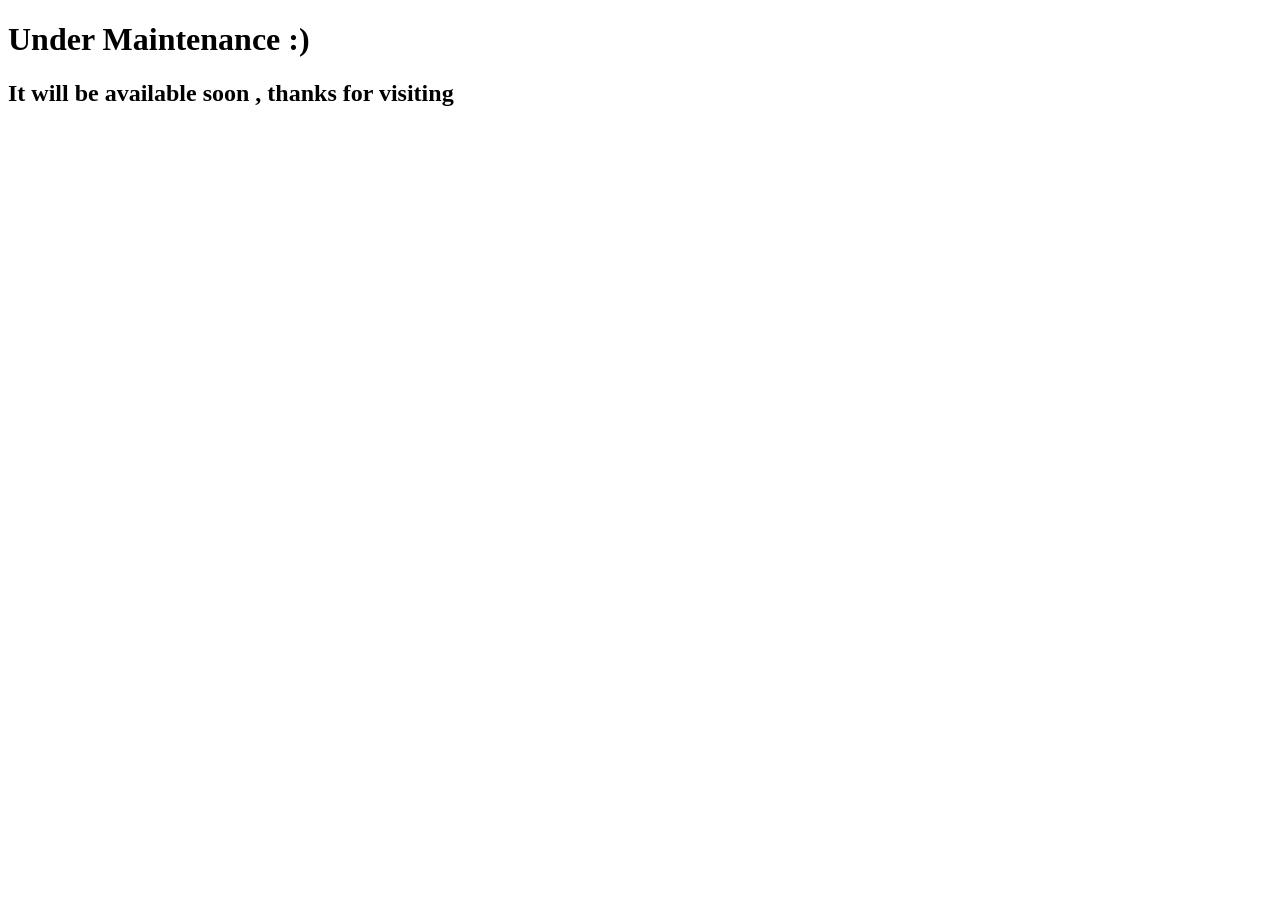
==== outreach.html @ a77523f8 "Add files via upload" ====
<!DOCTYPE html>
<html>
<head>
    <title>Outreach Programe</title>
</head>
<body>
    <h1>Under Maintenance :)</h1>
    <h2>It will be available soon , thanks for visiting</h2>

</body>
</html>
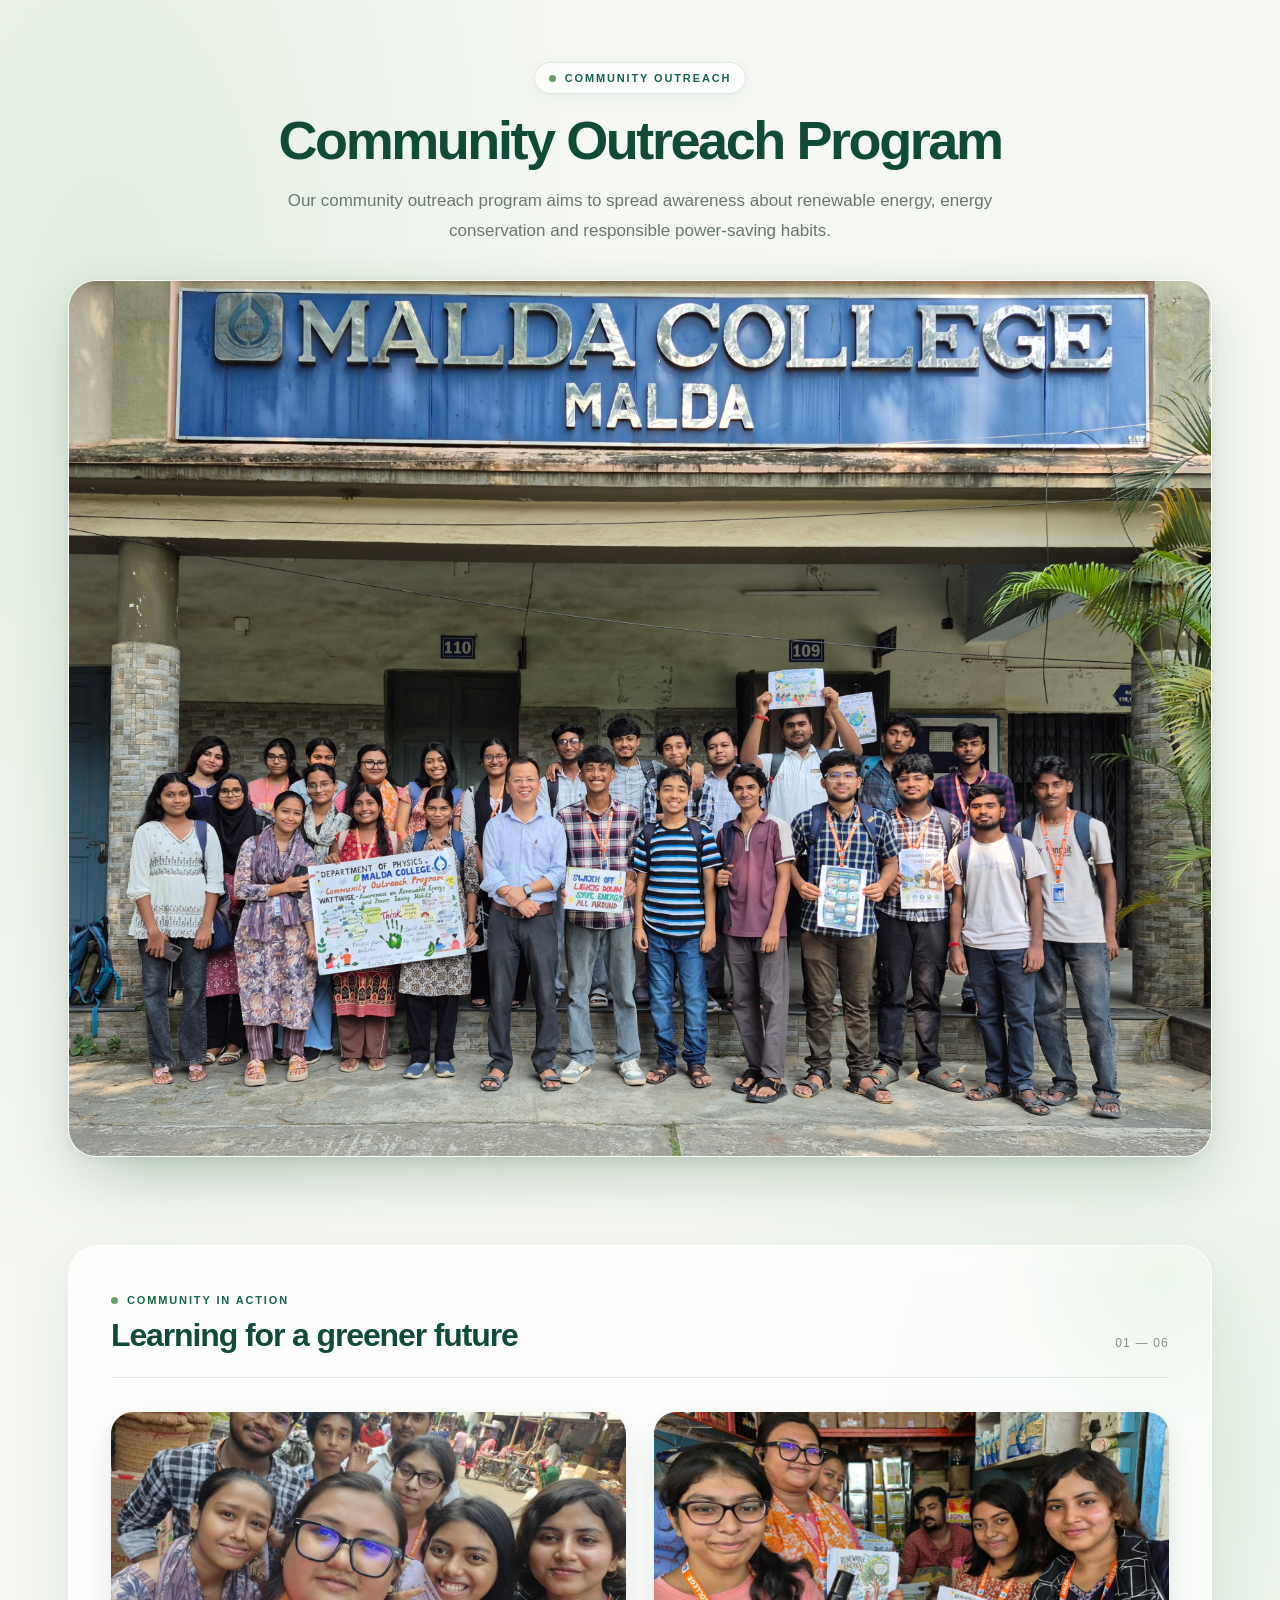
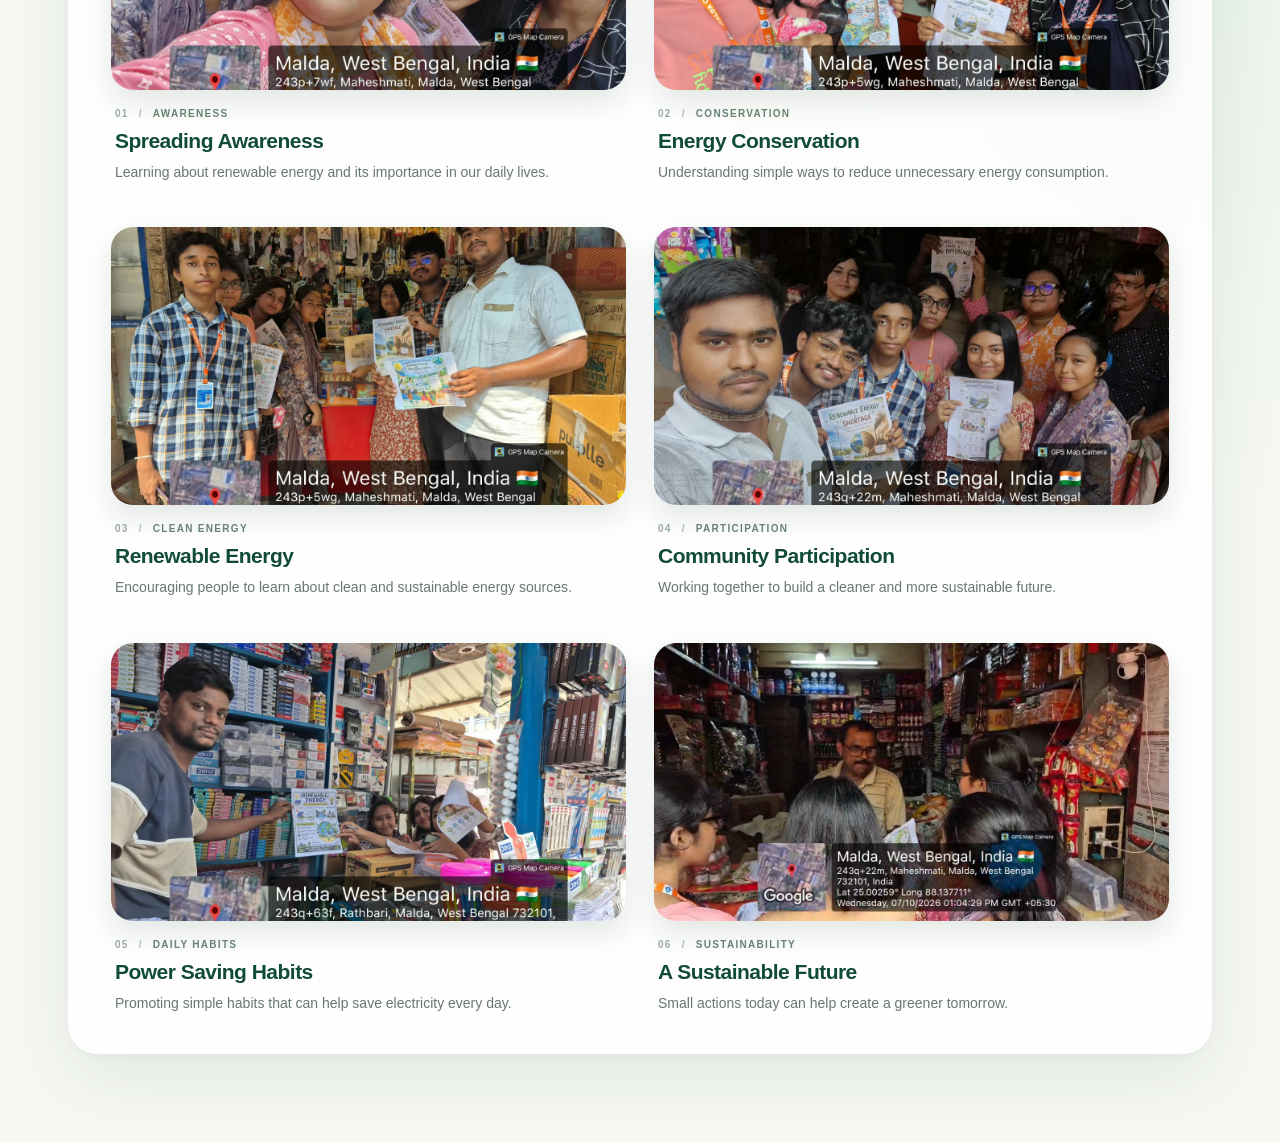
==== commit d3016e17: "Add files via upload" ====
--- a/outreach.html
+++ b/outreach.html
@@ -1,11 +1,544 @@
 <!DOCTYPE html>
-<html>
+<html lang="en">
 <head>
-    <title>Outreach Programe</title>
+    <meta charset="UTF-8">
+    <meta name="viewport" content="width=device-width, initial-scale=1.0">
+
+    <title>Community Outreach Program</title>
+
+    <style>
+        :root {
+            color-scheme: light;
+            --green: #176447;
+            --green-deep: #104b37;
+            --green-soft: #e7f1e9;
+            --ink: #20332b;
+            --muted: #68776f;
+            --line: rgba(30, 91, 64, 0.13);
+        }
+
+        * { box-sizing: border-box; margin: 0; padding: 0; }
+
+        body {
+            min-width: 320px;
+            overflow-x: hidden;
+            color: var(--ink);
+            font-family: Arial, "Helvetica Neue", sans-serif;
+            background:
+                radial-gradient(ellipse at 8% 12%, rgba(199, 224, 200, 0.42), transparent 31rem),
+                radial-gradient(ellipse at 94% 53%, rgba(218, 237, 220, 0.48), transparent 34rem),
+                #f6f8f3;
+        }
+
+        .outreach-page {
+            width: min(100%, 1200px);
+            margin: 0 auto;
+            padding: 62px 28px 88px;
+        }
+
+        .page-heading { max-width: 800px; margin: 0 auto 34px; text-align: center; }
+
+        .hero-badge, .section-kicker {
+            display: inline-flex;
+            align-items: center;
+            gap: 9px;
+            color: var(--green);
+            font-size: 11px;
+            font-weight: 700;
+            letter-spacing: 0.17em;
+            text-transform: uppercase;
+        }
+
+        .hero-badge {
+            margin-bottom: 17px;
+            padding: 9px 14px;
+            border: 1px solid rgba(28, 101, 69, 0.14);
+            border-radius: 999px;
+            background: rgba(255, 255, 255, 0.7);
+            box-shadow: 0 5px 18px rgba(28, 79, 55, 0.05);
+            backdrop-filter: blur(10px);
+        }
+
+        .hero-badge::before, .section-kicker::before {
+            width: 7px;
+            height: 7px;
+            border-radius: 50%;
+            background: #6a9c69;
+            content: "";
+        }
+
+        .page-title {
+            color: var(--green-deep);
+            font-size: clamp(34px, 5vw, 54px);
+            font-weight: 700;
+            letter-spacing: -0.045em;
+            line-height: 1.08;
+        }
+
+        .page-intro {
+            max-width: 710px;
+            margin: 17px auto 0;
+            color: var(--muted);
+            font-size: 17px;
+            line-height: 1.75;
+        }
+
+        .main-picture-box {
+            position: relative;
+            isolation: isolate;
+            width: 100%;
+            margin: 0 0 88px;
+        }
+
+        .main-picture-box::before {
+            position: absolute;
+            z-index: -1;
+            inset: 18px 4% -16px;
+            border-radius: 34px;
+            background: linear-gradient(110deg, rgba(73, 130, 84, 0.2), rgba(202, 225, 193, 0.36));
+            filter: blur(22px);
+            content: "";
+        }
+
+        .main-picture-box img {
+            display: block;
+            width: 100%;
+            height: auto;
+            border: 1px solid rgba(255, 255, 255, 0.8);
+            border-radius: 28px;
+            box-shadow: 0 22px 55px rgba(29, 67, 49, 0.16), 0 3px 10px rgba(29, 67, 49, 0.07);
+        }
+
+        .photo-animation-box {
+            position: relative;
+            overflow: hidden;
+            padding: 44px 42px 38px;
+            border: 1px solid rgba(255, 255, 255, 0.9);
+            border-radius: 30px;
+            background: rgba(255, 255, 255, 0.78);
+            box-shadow: 0 24px 70px rgba(36, 75, 54, 0.09), 0 3px 12px rgba(36, 75, 54, 0.04);
+            backdrop-filter: blur(14px);
+        }
+
+        .photo-animation-box::before {
+            position: absolute;
+            top: -150px;
+            right: -130px;
+            width: 360px;
+            height: 360px;
+            border-radius: 50%;
+            background: radial-gradient(circle, rgba(213, 234, 209, 0.34), transparent 70%);
+            pointer-events: none;
+            content: "";
+        }
+
+        .gallery-heading {
+            position: relative;
+            display: flex;
+            align-items: end;
+            justify-content: space-between;
+            gap: 24px;
+            margin-bottom: 34px;
+            padding-bottom: 23px;
+            border-bottom: 1px solid var(--line);
+        }
+
+        .gallery-heading h2 {
+            margin-top: 9px;
+            color: var(--green-deep);
+            font-size: clamp(24px, 3vw, 32px);
+            letter-spacing: -0.035em;
+        }
+
+        .gallery-count {
+            flex: 0 0 auto;
+            padding-bottom: 4px;
+            color: #839188;
+            font-size: 12px;
+            letter-spacing: 0.1em;
+        }
+
+        .photo-row {
+            position: relative;
+            display: grid;
+            grid-template-columns: repeat(2, minmax(0, 1fr));
+            gap: 28px;
+            margin-bottom: 43px;
+        }
+
+        .photo-row:last-child { margin-bottom: 0; }
+
+        .photo-card {
+            min-width: 0;
+            opacity: 0;
+            transition: opacity 780ms ease, transform 900ms cubic-bezier(0.2, 0.75, 0.25, 1);
+            will-change: opacity, transform;
+        }
+
+        .photo-card.left { transform: translateX(-72px) scale(0.985); }
+        .photo-card.right { transform: translateX(72px) scale(0.985); }
+        .photo-card.show { opacity: 1; transform: translateX(0) scale(1); }
+
+        .photo-image-wrap {
+            overflow: hidden;
+            border-radius: 22px;
+            background: var(--green-soft);
+            box-shadow: 0 12px 28px rgba(29, 66, 48, 0.12);
+        }
+
+        .photo-card img {
+            display: block;
+            width: 100%;
+            height: 278px;
+            object-fit: cover;
+            border-radius: 22px;
+            box-shadow: 0 12px 28px rgba(29, 66, 48, 0.12);
+            transition: transform 650ms cubic-bezier(0.2, 0.65, 0.3, 1);
+        }
+
+        @media (hover: hover) and (pointer: fine) {
+            .photo-card:hover img { transform: scale(1.035); }
+        }
+
+        .photo-text { padding: 18px 4px 0; }
+
+        .photo-meta {
+            display: flex;
+            align-items: center;
+            gap: 10px;
+            margin-bottom: 9px;
+            color: #668271;
+            font-size: 10px;
+            font-weight: 700;
+            letter-spacing: 0.13em;
+            text-transform: uppercase;
+        }
+
+        .photo-number { color: #9aaa9f; }
+        .photo-number::after { margin-left: 10px; color: #a9b9ad; content: "/"; }
+
+        .photo-text h3 {
+            margin-bottom: 7px;
+            color: var(--green-deep);
+            font-size: 21px;
+            letter-spacing: -0.025em;
+            line-height: 1.25;
+        }
+
+        .photo-text p { color: var(--muted); font-size: 14px; line-height: 1.65; }
+
+        @media (max-width: 700px) {
+            .outreach-page { padding: 38px 16px 58px; }
+            .page-heading { margin-bottom: 26px; }
+            .hero-badge { margin-bottom: 13px; padding: 8px 12px; font-size: 9px; }
+            .page-title { font-size: clamp(30px, 8vw, 40px); }
+            .page-intro { margin-top: 13px; font-size: 14px; line-height: 1.65; }
+            .main-picture-box { margin-bottom: 55px; }
+            .main-picture-box::before { inset: 12px 3% -10px; filter: blur(16px); }
+            .main-picture-box img { border-radius: 21px; }
+            .photo-animation-box { padding: 25px 16px 20px; border-radius: 23px; }
+            .gallery-heading { align-items: center; gap: 8px; margin-bottom: 22px; padding-bottom: 17px; }
+            .gallery-heading h2 { font-size: 22px; }
+            .section-kicker { font-size: 9px; letter-spacing: 0.13em; }
+            .gallery-count { font-size: 10px; }
+            .photo-row { grid-template-columns: repeat(2, minmax(0, 1fr)); gap: 12px; margin-bottom: 28px; }
+            .photo-card.left { transform: translateX(-42px) scale(0.985); }
+            .photo-card.right { transform: translateX(42px) scale(0.985); }
+            .photo-card.show { transform: translateX(0) scale(1); }
+            .photo-image-wrap { border-radius: 15px; }
+            .photo-card img { height: 132px; border-radius: 15px; }
+            .photo-text { padding: 12px 2px 0; }
+            .photo-meta { gap: 6px; margin-bottom: 7px; font-size: 8px; letter-spacing: 0.09em; }
+            .photo-number::after { margin-left: 6px; }
+            .photo-text h3 { margin-bottom: 5px; font-size: 14px; }
+            .photo-text p { font-size: 11px; line-height: 1.45; }
+        }
+
+        @media (max-width: 370px) {
+            .outreach-page { padding-right: 12px; padding-left: 12px; }
+            .photo-animation-box { padding-right: 12px; padding-left: 12px; }
+            .photo-row { gap: 9px; }
+            .photo-card img { height: 118px; }
+            .photo-text h3 { font-size: 13px; }
+            .photo-text p { font-size: 10px; }
+        }
+
+        @media (prefers-reduced-motion: reduce) {
+            .photo-card, .photo-card img { transition-duration: 0.01ms; }
+            .photo-card.left, .photo-card.right { transform: none; }
+        }
+    </style>
 </head>
+
+
 <body>
-    <h1>Under Maintenance :)</h1>
-    <h2>It will be available soon , thanks for visiting</h2>
+
+    <div class="outreach-page">
+
+
+        <!-- =================================
+             TITLE
+        ================================== -->
+
+        <header class="page-heading">
+            <span class="hero-badge">Community Outreach</span>
+            <h1 class="page-title">Community Outreach Program</h1>
+
+            <p class="page-intro">
+                Our community outreach program aims to spread awareness
+                about renewable energy, energy conservation and responsible
+                power-saving habits.
+            </p>
+        </header>
+
+
+        <!-- =================================
+             MAIN PICTURE
+             THIS ONE DOES NOT MOVE
+        ================================== -->
+
+        <div class="main-picture-box">
+
+            <img
+                src="images/picture.jpg"
+                alt="Community Outreach Program"
+            >
+
+        </div>
+
+
+        <!-- =================================
+             SIX PHOTO ANIMATION BOX
+        ================================== -->
+
+        <div class="photo-animation-box">
+
+            <div class="gallery-heading">
+                <div>
+                    <span class="section-kicker">Community in action</span>
+                    <h2>Learning for a greener future</h2>
+                </div>
+                <span class="gallery-count">01 — 06</span>
+            </div>
+
+
+            <!-- ROW 1 -->
+
+            <div class="photo-row">
+
+                <!-- PHOTO 1 - LEFT -->
+
+                <div class="photo-card left">
+
+                    <img
+                        src="images/picture1.jpg"
+                        alt="Community Outreach"
+                    >
+
+                    <div class="photo-text">
+                        <div class="photo-meta"><span class="photo-number">01</span><span>Awareness</span></div>
+                        <h3>Spreading Awareness</h3>
+
+                        <p>
+                            Learning about renewable energy
+                            and its importance in our daily lives.
+                        </p>
+
+                    </div>
+
+                </div>
+
+
+                <!-- PHOTO 2 - RIGHT -->
+
+                <div class="photo-card right">
+
+                    <img
+                        src="images/picture2.jpg"
+                        alt="Energy Awareness"
+                    >
+
+                    <div class="photo-text">
+                        <div class="photo-meta"><span class="photo-number">02</span><span>Conservation</span></div>
+                        <h3>Energy Conservation</h3>
+
+                        <p>
+                            Understanding simple ways to
+                            reduce unnecessary energy consumption.
+                        </p>
+
+                    </div>
+
+                </div>
+
+            </div>
+
+
+
+            <!-- ROW 2 -->
+
+            <div class="photo-row">
+
+                <!-- PHOTO 3 - LEFT -->
+
+                <div class="photo-card left">
+
+                    <img
+                        src="images/picture3.jpg"
+                        alt="Renewable Energy Awareness"
+                        data-fallback="images/saving2.jpg"
+                    >
+
+                    <div class="photo-text">
+                        <div class="photo-meta"><span class="photo-number">03</span><span>Clean energy</span></div>
+                        <h3>Renewable Energy</h3>
+
+                        <p>
+                            Encouraging people to learn about
+                            clean and sustainable energy sources.
+                        </p>
+
+                    </div>
+
+                </div>
+
+
+                <!-- PHOTO 4 - RIGHT -->
+
+                <div class="photo-card right">
+
+                    <img
+                        src="images/picture4.jpg"
+                        alt="Community Participation"
+                        data-fallback="images/saving3.jpg"
+                    >
+
+                    <div class="photo-text">
+                        <div class="photo-meta"><span class="photo-number">04</span><span>Participation</span></div>
+                        <h3>Community Participation</h3>
+
+                        <p>
+                            Working together to build a
+                            cleaner and more sustainable future.
+                        </p>
+
+                    </div>
+
+                </div>
+
+            </div>
+
+
+
+            <!-- ROW 3 -->
+
+            <div class="photo-row">
+
+                <!-- PHOTO 5 - LEFT -->
+
+                <div class="photo-card left">
+
+                    <img
+                        src="images/picture5.jpg"
+                        alt="Power Saving Habits"
+                        data-fallback="images/saving4.jpg"
+                    >
+
+                    <div class="photo-text">
+                        <div class="photo-meta"><span class="photo-number">05</span><span>Daily habits</span></div>
+                        <h3>Power Saving Habits</h3>
+
+                        <p>
+                            Promoting simple habits that can
+                            help save electricity every day.
+                        </p>
+
+                    </div>
+
+                </div>
+
+
+                <!-- PHOTO 6 - RIGHT -->
+
+                <div class="photo-card right">
+
+                    <img
+                        src="images/picture6.jpg"
+                        alt="Sustainable Future"
+                        data-fallback="images/saving1.jpg"
+                    >
+
+                    <div class="photo-text">
+                        <div class="photo-meta"><span class="photo-number">06</span><span>Sustainability</span></div>
+                        <h3>A Sustainable Future</h3>
+
+                        <p>
+                            Small actions today can help create
+                            a greener tomorrow.
+                        </p>
+
+                    </div>
+
+                </div>
+
+            </div>
+
+
+        </div>
+
+    </div>
+
+
+
+    <!-- =================================
+         SCROLL ANIMATION
+    ================================== -->
+
+    <script>
+
+        const photos = document.querySelectorAll(".photo-card");
+
+
+        const observer = new IntersectionObserver(
+
+            (entries) => {
+
+                entries.forEach((entry) => {
+
+                    if (entry.isIntersecting) {
+
+                        entry.target.classList.add("show");
+                        observer.unobserve(entry.target);
+
+                    }
+
+                });
+
+            },
+
+            {
+                threshold: 0.20
+            }
+
+        );
+
+
+        photos.forEach((photo) => {
+
+            observer.observe(photo);
+
+        });
+
+        // Keep unavailable requested photo assets visible with local image fallbacks.
+        document.querySelectorAll(".photo-card img[data-fallback]").forEach((image) => {
+            image.addEventListener("error", () => {
+                image.src = image.dataset.fallback;
+                image.removeAttribute("data-fallback");
+            }, { once: true });
+        });
+
+    </script>
+
 
 </body>
-</html>+</html>
